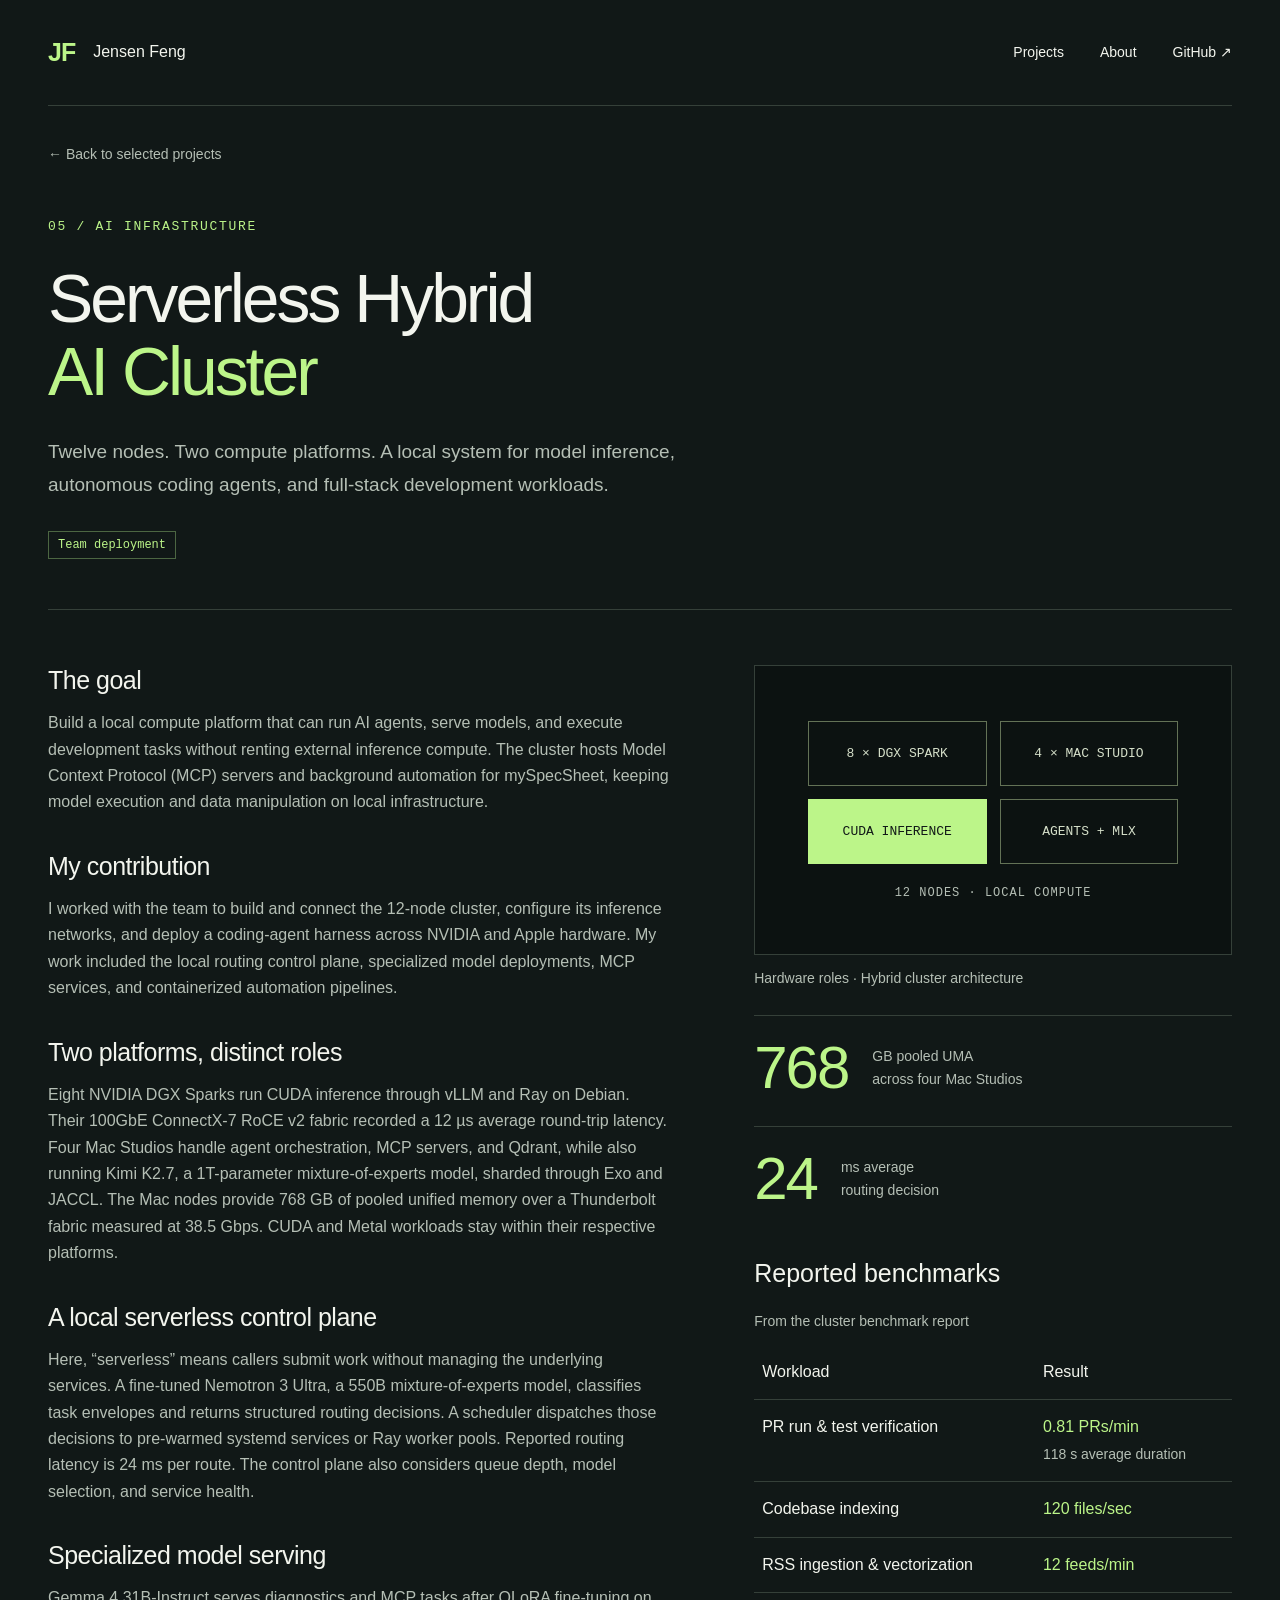
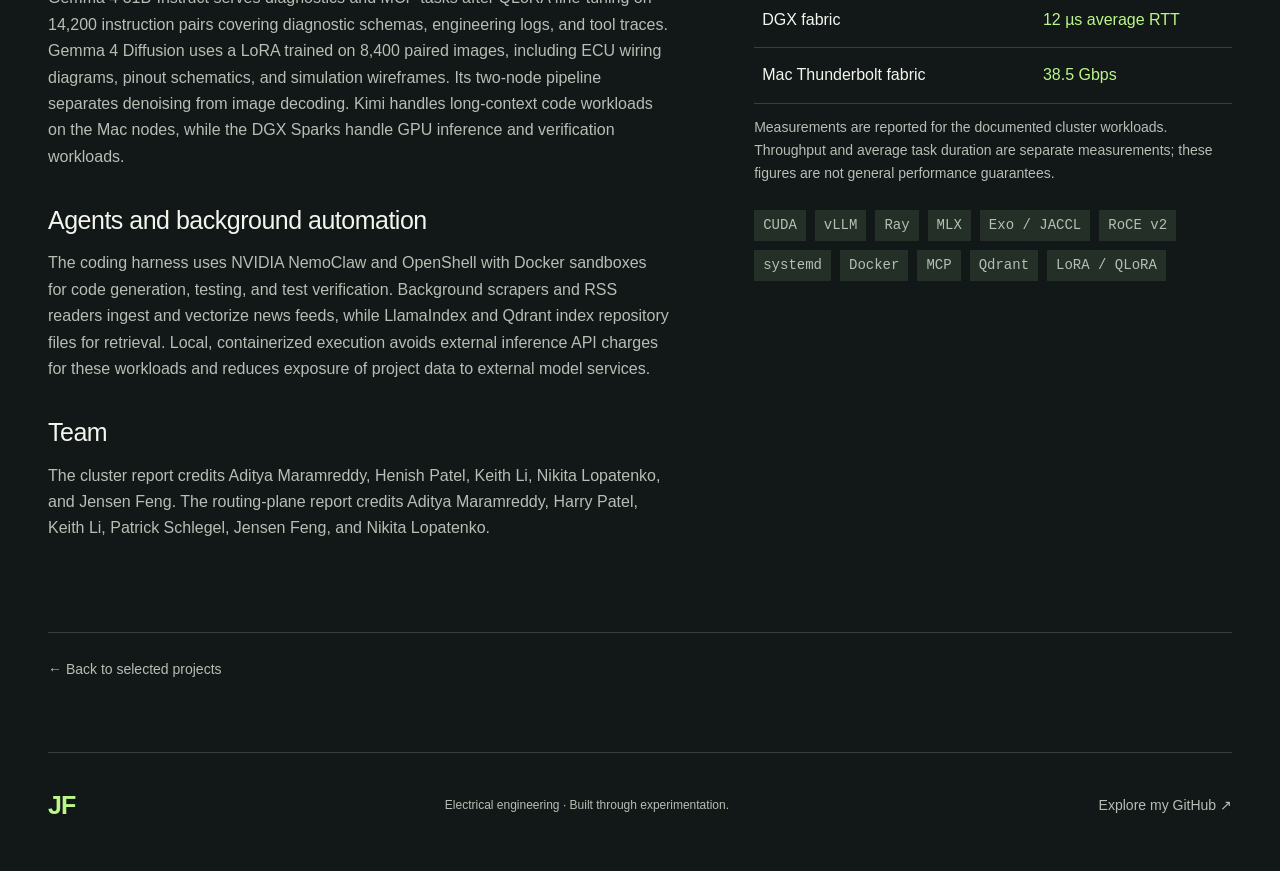
==== serverless-hybrid-ai-cluster/index.html @ a7ea1c9a "Add Serverless Hybrid AI Cluster portfolio project and correct project links" ====
<!doctype html>
<html lang="en">
<head>
<meta charset="UTF-8">
<meta name="viewport" content="width=device-width,initial-scale=1">
<meta name="theme-color" content="#111817">
<meta name="description" content="Jensen Feng’s work on a 12-node NVIDIA DGX Spark and Apple Mac Studio cluster for local AI inference, agent orchestration, and serverless task routing.">
<title>Serverless Hybrid AI Cluster | Jensen Feng</title>
<link rel="icon" href="/favicon.svg" type="image/svg+xml">
<link rel="stylesheet" href="/style.css">
<link rel="stylesheet" href="/serverless-hybrid-ai-cluster/project.css">
</head>
<body>
<a class="skip" href="#main">Skip to content</a>
<header>
<a class="identity" href="/">JF<span>Jensen Feng</span></a>
<nav aria-label="Main navigation"><a href="/#projects">Projects</a><a href="/#about">About</a><a href="https://github.com/jfeng06" target="_blank" rel="noopener noreferrer">GitHub ↗</a></nav>
</header>
<main id="main" class="detail cluster-project">
<a class="back" href="/#projects">← Back to selected projects</a>
<section class="detail-hero">
<p class="eyebrow">05 / AI INFRASTRUCTURE</p>
<h1>Serverless Hybrid<br><em>AI Cluster</em></h1>
<p class="intro">Twelve nodes. Two compute platforms. A local system for model inference, autonomous coding agents, and full-stack development workloads.</p>
<div class="detail-actions">
<span class="status">Team deployment</span>
</div>
</section>
<div class="detail-layout">
<div class="project-story">
<section>
<h2>The goal</h2>
<p>Build a local compute platform that can run AI agents, serve models, and execute development tasks without renting external inference compute. The cluster hosts Model Context Protocol (MCP) servers and background automation for mySpecSheet, keeping model execution and data manipulation on local infrastructure.</p>
</section>
<section>
<h2>My contribution</h2>
<p>I worked with the team to build and connect the 12-node cluster, configure its inference networks, and deploy a coding-agent harness across NVIDIA and Apple hardware. My work included the local routing control plane, specialized model deployments, MCP services, and containerized automation pipelines.</p>
</section>
<section>
<h2>Two platforms, distinct roles</h2>
<p>Eight NVIDIA DGX Sparks run CUDA inference through vLLM and Ray on Debian. Their 100GbE ConnectX-7 RoCE v2 fabric recorded a 12 µs average round-trip latency. Four Mac Studios handle agent orchestration, MCP servers, and Qdrant, while also running Kimi K2.7, a 1T-parameter mixture-of-experts model, sharded through Exo and JACCL. The Mac nodes provide 768 GB of pooled unified memory over a Thunderbolt fabric measured at 38.5 Gbps. CUDA and Metal workloads stay within their respective platforms.</p>
</section>
<section>
<h2>A local serverless control plane</h2>
<p>Here, “serverless” means callers submit work without managing the underlying services. A fine-tuned Nemotron 3 Ultra, a 550B mixture-of-experts model, classifies task envelopes and returns structured routing decisions. A scheduler dispatches those decisions to pre-warmed systemd services or Ray worker pools. Reported routing latency is 24 ms per route. The control plane also considers queue depth, model selection, and service health.</p>
</section>
<section>
<h2>Specialized model serving</h2>
<p>Gemma 4 31B-Instruct serves diagnostics and MCP tasks after QLoRA fine-tuning on 14,200 instruction pairs covering diagnostic schemas, engineering logs, and tool traces. Gemma 4 Diffusion uses a LoRA trained on 8,400 paired images, including ECU wiring diagrams, pinout schematics, and simulation wireframes. Its two-node pipeline separates denoising from image decoding. Kimi handles long-context code workloads on the Mac nodes, while the DGX Sparks handle GPU inference and verification workloads.</p>
</section>
<section>
<h2>Agents and background automation</h2>
<p>The coding harness uses NVIDIA NemoClaw and OpenShell with Docker sandboxes for code generation, testing, and test verification. Background scrapers and RSS readers ingest and vectorize news feeds, while LlamaIndex and Qdrant index repository files for retrieval. Local, containerized execution avoids external inference API charges for these workloads and reduces exposure of project data to external model services.</p>
</section>
<section>
<h2>Team</h2>
<p>The cluster report credits Aditya Maramreddy, Henish Patel, Keith Li, Nikita Lopatenko, and Jensen Feng. The routing-plane report credits Aditya Maramreddy, Harry Patel, Keith Li, Patrick Schlegel, Jensen Feng, and Nikita Lopatenko.</p>
</section>
</div>
<aside class="project-evidence" aria-label="Cluster configuration and reported benchmarks">
<div class="evidence-visual">
<div class="processor-diagram" role="img" aria-label="Eight DGX Sparks serve CUDA inference; four Mac Studios handle agents and sharded models">
<span>8 × DGX SPARK</span><span>4 × MAC STUDIO</span><span class="alu">CUDA INFERENCE</span><span>AGENTS + MLX</span><small>12 NODES · LOCAL COMPUTE</small>
</div>
</div>
<p class="caption">Hardware roles · Hybrid cluster architecture</p>
<div class="metric"><strong>768</strong><span>GB pooled UMA<br>across four Mac Studios</span></div>
<div class="metric"><strong>24</strong><span>ms average<br>routing decision</span></div>
<h2 class="benchmark-heading">Reported benchmarks</h2>
<table>
<caption>From the cluster benchmark report</caption>
<thead><tr><th scope="col">Workload</th><th scope="col">Result</th></tr></thead>
<tbody>
<tr><th scope="row">PR run &amp; test verification</th><td>0.81 PRs/min<br><span>118 s average duration</span></td></tr>
<tr><th scope="row">Codebase indexing</th><td>120 files/sec</td></tr>
<tr><th scope="row">RSS ingestion &amp; vectorization</th><td>12 feeds/min</td></tr>
<tr><th scope="row">DGX fabric</th><td>12 µs average RTT</td></tr>
<tr><th scope="row">Mac Thunderbolt fabric</th><td>38.5 Gbps</td></tr>
</tbody>
</table>
<p class="caption">Measurements are reported for the documented cluster workloads. Throughput and average task duration are separate measurements; these figures are not general performance guarantees.</p>
<div class="tags"><span>CUDA</span><span>vLLM</span><span>Ray</span><span>MLX</span><span>Exo / JACCL</span><span>RoCE v2</span><span>systemd</span><span>Docker</span><span>MCP</span><span>Qdrant</span><span>LoRA / QLoRA</span></div>

</aside>
</div>
<a class="back bottom-back" href="/#projects">← Back to selected projects</a>
</main>
<footer><a class="identity" href="/">JF<span>Jensen Feng</span></a><span>Electrical engineering · Built through experimentation.</span><a href="https://github.com/jfeng06" target="_blank" rel="noopener noreferrer">Explore my GitHub ↗</a></footer>
</body>
</html>
---- style.css ----
:root {
  --bg:#111817;
  --panel:#19211f;
  --text:#f3f5ee;
  --muted:#b5bfb5;
  --line:#354039;
  --accent:#bcf589;
  --mono:ui-monospace,SFMono-Regular,Consolas,monospace}

* {
  box-sizing:border-box}

html {
  scroll-behavior:smooth;
  scroll-padding-top:32px}

body {
  margin:0;
  background:var(--bg);
  color:var(--text);
  font-family:Arial,Helvetica,sans-serif;
  font-size:16px;
  line-height:1.65}

a {
  color:inherit;
  text-decoration:none}

a:focus-visible {
  outline:3px solid var(--accent);
  outline-offset:6px}

header,main,footer {
  width:min(1240px,calc(100% - 96px));
  margin:auto}

header {
  height:106px;
  display:flex;
  justify-content:space-between;
  align-items:center;
  border-bottom:1px solid var(--line)}

.identity {
  display:flex;
  gap:18px;
  align-items:center;
  font-size:25px;
  font-weight:800;
  letter-spacing:-1px;
  color:var(--accent)}

.identity span {
  font-size:16px;
  font-weight:500;
  letter-spacing:0;
  color:var(--text)}

nav {
  display:flex;
  gap:36px;
  font-size:14px}

nav a:hover,.text-link:hover,.back:hover {
  color:var(--accent)}

.skip {
  position:absolute;
  top:-80px;
  padding:12px;
  background:var(--accent);
  color:var(--bg)}

.skip:focus {
  top:0}

.hero {
  display:grid;
  grid-template-columns:1fr 235px;
  gap:50px;
  padding:90px 0 95px}

.eyebrow,.small-label {
  font:13px/1.5 var(--mono);
  letter-spacing:1.7px;
  color:var(--accent);
  margin:0 0 25px}

h1 {
  font-size:clamp(44px,5.3vw,72px);
  line-height:1.08;
  letter-spacing:-3px;
  font-weight:500;
  margin:0 0 28px}

h1 em {
  font-style:normal;
  color:var(--accent)}

.intro {
  max-width:650px;
  font-size:19px;
  line-height:1.7;
  color:var(--muted);
  margin:0 0 30px}

.button {
  display:inline-flex;
  gap:35px;
  justify-content:space-between;
  align-items:center;
  background:var(--accent);
  color:var(--bg);
  padding:13px 22px;
  font-size:14px;
  font-weight:700;
  border:1px solid var(--accent);
  transition:background .2s,transform .2s}

.button:hover {
  background:#d2ffad;
  transform:translateY(-2px)}

.hero-note {
  border-left:1px solid var(--line);
  padding-left:32px;
  align-self:center}

.hero-note .small-label {
  color:var(--muted)}

.hero-note p {
  font-size:35px;
  line-height:1.35;
  letter-spacing:-1px;
  margin:23px 0}

.hero-note>span:last-child {
  font-size:14px;
  color:var(--muted)}

.section-heading {
  display:flex;
  justify-content:space-between;
  align-items:baseline;
  gap:20px;
  border-top:1px solid var(--line);
  padding-top:26px;
  margin-bottom:30px}

.section-heading h2 {
  font-size:25px;
  font-weight:500;
  margin:0;
  letter-spacing:-.5px}

.section-heading h2 span {
  font:13px var(--mono);
  color:var(--muted);
  margin-left:15px}

.section-heading p {
  font-size:14px;
  color:var(--muted);
  margin:0}

.project-grid {
  display:grid;
  grid-template-columns:1fr 1fr;
  gap:40px 30px}

.project-card {
  min-width:0;
  border:1px solid var(--line);
  background:var(--panel);
  transition:border-color .2s}

.project-card:hover {
  border-color:#73975b}

.project-visual {
  position:relative;
  display:flex;
  align-items:center;
  justify-content:center;
  height:310px;
  background:#0c1211;
  overflow:hidden;
  border-bottom:1px solid var(--line)}

.visual-label {
  position:absolute;
  top:20px;
  left:24px;
  font:12px var(--mono);
  letter-spacing:1.3px;
  color:var(--muted);
  z-index:1}

.project-visual img {
  width:auto;
  max-width:86%;
  height:235px;
  object-fit:contain;
  margin-top:35px;
  transition:transform .3s}

.project-card:hover img {
  transform:scale(1.02)}

.card-content {
  padding:25px 27px 30px}

.status {
  display:inline-block;
  font:12px/1.5 var(--mono);
  color:var(--accent);
  border:1px solid #4c6642;
  padding:4px 9px}

.wip {
  color:#f0d69a;
  border-color:#70613e}

h3 {
  font-size:25px;
  font-weight:500;
  line-height:1.25;
  letter-spacing:-.5px;
  margin:18px 0 13px}

h3 a {
  display:flex;
  justify-content:space-between;
  gap:15px}

h3 span {
  color:var(--accent);
  font-size:22px}

.card-content p {
  color:var(--muted);
  margin:0 0 24px}

.tags {
  display:flex;
  flex-wrap:wrap;
  gap:9px}

.tags span {
  font:12px/1.5 var(--mono);
  color:var(--muted);
  background:#242f28;
  padding:5px 9px}

.system-diagram {
  display:flex;
  flex-direction:column;
  align-items:center;
  margin-top:30px;
  font:14px var(--mono)}

.sensors {
  display:flex;
  gap:25px}

.sensors span,.system-diagram strong {
  border:1px solid #5c7750;
  padding:9px 20px;
  color:var(--accent);
  font-weight:400}

.diagram-line {
  height:20px;
  width:1px;
  background:#769663}

.diagram-note {
  font-size:12px;
  color:var(--muted);
  margin-top:8px}

.processor-diagram {
  display:grid;
  grid-template-columns:1fr 1fr;
  gap:13px;
  max-width:390px;
  width:85%;
  margin-top:35px;
  font:13px var(--mono);
  text-align:center}

.processor-diagram>span {
  padding:24px 10px;
  border:1px solid #637256;
  color:#d5dfc9}

.processor-diagram .alu {
  background:#bcf589;
  color:#111817;
  border-color:var(--accent)}

.processor-diagram small {
  grid-column:1/-1;
  color:var(--muted);
  font-size:12px;
  letter-spacing:1px;
  margin-top:9px}

.about {
  display:grid;
  grid-template-columns:1fr 2fr;
  gap:60px;
  padding:70px 0 85px;
  border-top:1px solid var(--line);
  margin-top:90px}

.about h2 {
  font-size:37px;
  line-height:1.2;
  font-weight:500;
  letter-spacing:-1.2px;
  margin:0 0 25px}

.about p:not(.eyebrow) {
  max-width:660px;
  color:var(--muted)}

.text-link {
  font-size:14px;
  border-bottom:1px solid #718866;
  padding-bottom:5px;
  display:inline-block}

footer {
  display:flex;
  align-items:center;
  justify-content:space-between;
  gap:25px;
  border-top:1px solid var(--line);
  padding:32px 0 45px;
  font-size:12px;
  color:var(--muted)}

footer .identity span {
  display:none}

footer>a:last-child {
  font-size:14px}

.detail {
  padding:35px 0 70px}

.back {
  font-size:14px;
  color:var(--muted)}

.detail-hero {
  padding:50px 0;
  border-bottom:1px solid var(--line)}

.detail h1 {
  max-width:940px}

.detail-actions {
  display:flex;
  align-items:center;
  gap:22px;
  flex-wrap:wrap}

.detail-layout {
  display:grid;
  grid-template-columns:1.3fr 1fr;
  gap:85px;
  padding:55px 0}

.project-story section {
  margin-bottom:35px}

.project-story h2 {
  font-size:25px;
  line-height:1.25;
  font-weight:500;
  letter-spacing:-.5px;
  margin:0 0 14px}

.project-story p {
  color:var(--muted);
  margin:0}

.project-evidence {
  align-self:start;
  min-width:0}

.evidence-visual {
  background:#0c1211;
  border:1px solid var(--line);
  display:flex;
  align-items:center;
  justify-content:center;
  padding:20px;
  min-height:290px}

.evidence-visual img {
  width:100%;
  height:auto}

.evidence-visual .system-diagram,.evidence-visual .processor-diagram {
  margin:0}

.caption {
  font-size:12px;
  color:var(--muted);
  margin:12px 0 25px}

.metric {
  border-top:1px solid var(--line);
  padding:22px 0 28px;
  display:flex;
  gap:24px;
  align-items:center}

.metric strong {
  font-size:60px;
  line-height:1;
  color:var(--accent);
  font-weight:400;
  letter-spacing:-2px}

.metric span {
  font-size:14px;
  color:var(--muted)}

.bottom-back {
  display:inline-block;
  border-top:1px solid var(--line);
  width:100%;
  padding-top:25px}

@media(min-width:1500px) {
  .hero {
  padding-top:110px;
  padding-bottom:110px}

}

@media(max-width:900px) {
  header,main,footer {
  width:calc(100% - 48px)}

.hero {
  grid-template-columns:1fr;
  padding:65px 0}

.hero-note {
  display:none}

.section-heading {
  display:block}

.section-heading p {
  margin-top:12px}

.project-visual {
  height:270px}

.project-visual img {
  height:195px}

h3 {
  font-size:23px}

.about {
  grid-template-columns:1fr;
  gap:15px}

.detail-layout {
  gap:35px;
  grid-template-columns:1.2fr 1fr}

.evidence-visual {
  min-height:220px;
  padding:10px}

}

@media(max-width:600px) {
  header,main,footer {
  width:calc(100% - 36px)}

header {
  height:85px}

.identity {
  gap:10px}

.identity span {
  font-size:14px}

nav {
  gap:16px;
  font-size:14px}

nav a:last-child {
  display:none}

h1 {
  font-size:45px;
  letter-spacing:-2px}

.hero {
  padding:48px 0 58px}

.eyebrow {
  font-size:12px;
  letter-spacing:1px}

.intro {
  font-size:17px}

.project-grid {
  grid-template-columns:1fr;
  gap:25px}

.project-visual {
  height:280px}

.project-visual img {
  height:210px}

.card-content {
  padding:22px}

.about {
  margin-top:60px;
  padding:45px 0}

.about h2 {
  font-size:30px}

.detail-hero {
  padding:35px 0}

.detail h1 {
  font-size:42px;
  overflow-wrap:anywhere}

.detail-layout {
  grid-template-columns:1fr;
  gap:10px;
  padding:35px 0}

.detail-actions {
  gap:18px}

.project-evidence {
  margin-bottom:30px}

footer {
  align-items:flex-start;
  flex-wrap:wrap}

footer>span {
  width:calc(100% - 65px)}

.section-heading h2 {
  font-size:23px}

}

@media(prefers-reduced-motion:reduce) {
  html {
  scroll-behavior:auto}

* {
  transition:none!important}

}
---- serverless-hybrid-ai-cluster/project.css ----
.cluster-project .project-story { min-width: 0; }
.cluster-project .benchmark-heading { font-size: 25px; font-weight: 500; line-height: 1.25; }
.cluster-project table { width: 100%; border-collapse: collapse; font-size: 16px; }
.cluster-project caption { text-align: left; font-size: 14px; color: var(--muted); margin-bottom: 12px; }
.cluster-project th, .cluster-project td { padding: 14px 8px; border-bottom: 1px solid var(--line); text-align: left; vertical-align: top; overflow-wrap: anywhere; }
.cluster-project th { font-weight: 500; }
.cluster-project td { color: var(--accent); }
.cluster-project td span { color: var(--muted); font-size: 14px; }
.cluster-project .caption, .cluster-project .tags span { font-size: 14px; }
.cluster-project .report-downloads { display: flex; flex-direction: column; align-items: flex-start; gap: 18px; margin-top: 30px; }
.cluster-project .detail-actions a { overflow-wrap: anywhere; }
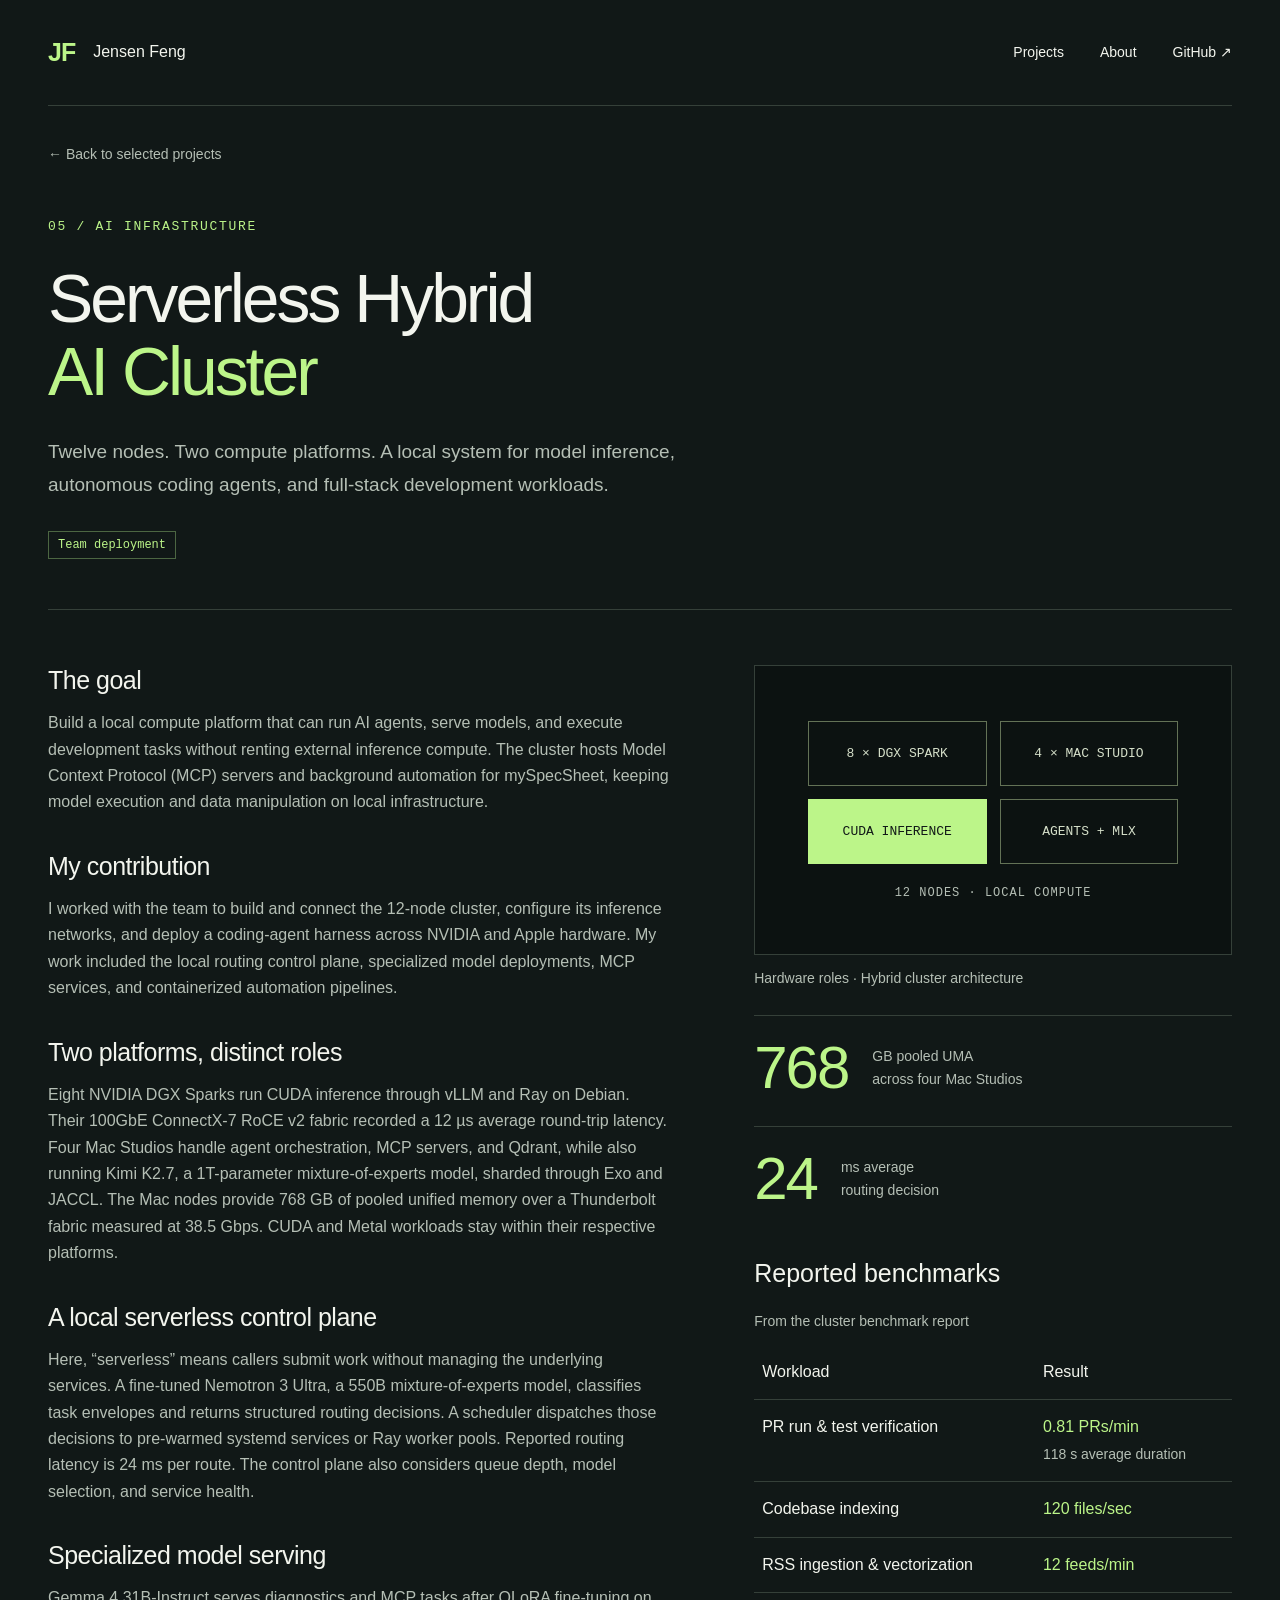
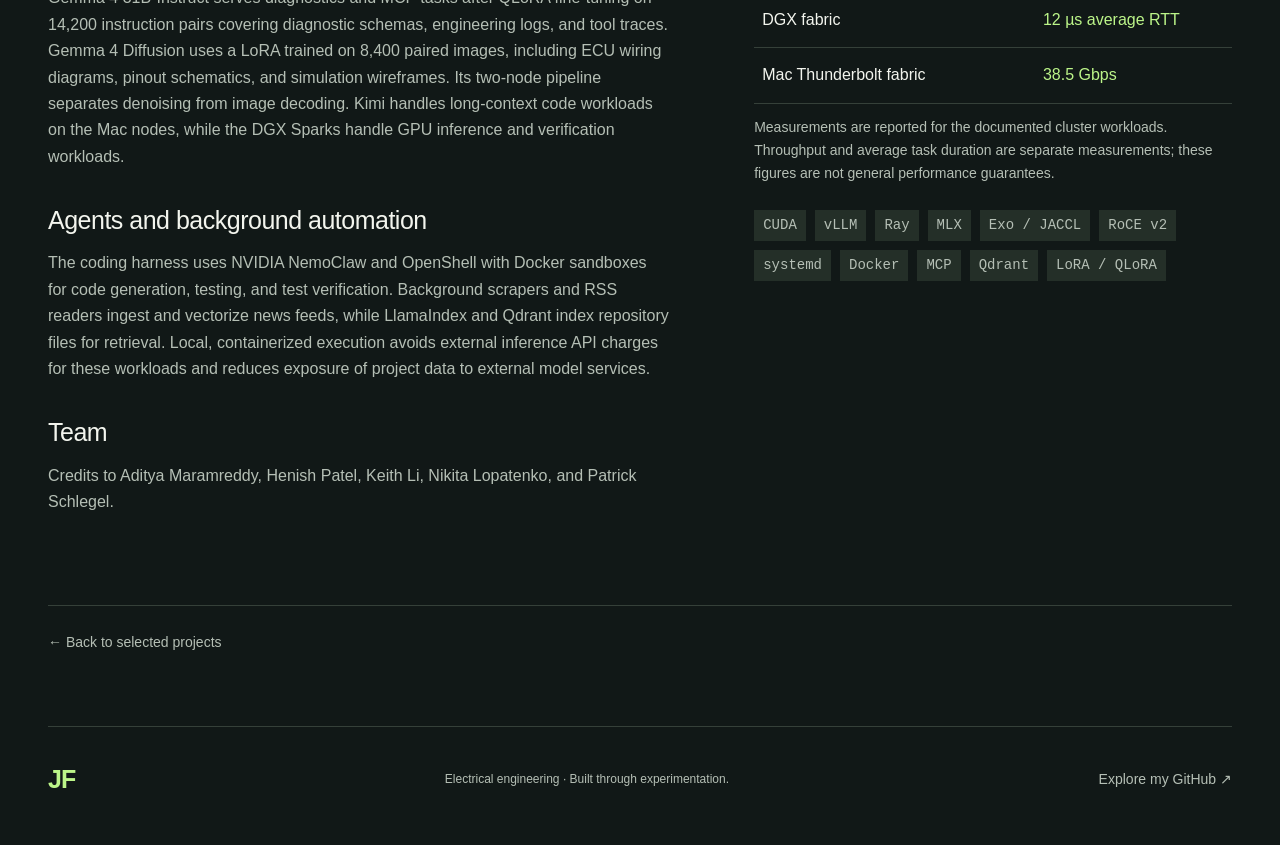
==== commit 96962bac: "Updated contributions" ====
--- a/serverless-hybrid-ai-cluster/index.html
+++ b/serverless-hybrid-ai-cluster/index.html
@@ -54,7 +54,7 @@
 </section>
 <section>
 <h2>Team</h2>
-<p>The cluster report credits Aditya Maramreddy, Henish Patel, Keith Li, Nikita Lopatenko, and Jensen Feng. The routing-plane report credits Aditya Maramreddy, Harry Patel, Keith Li, Patrick Schlegel, Jensen Feng, and Nikita Lopatenko.</p>
+<p>Credits to Aditya Maramreddy, Henish Patel, Keith Li, Nikita Lopatenko, and Patrick Schlegel.</p>
 </section>
 </div>
 <aside class="project-evidence" aria-label="Cluster configuration and reported benchmarks">
